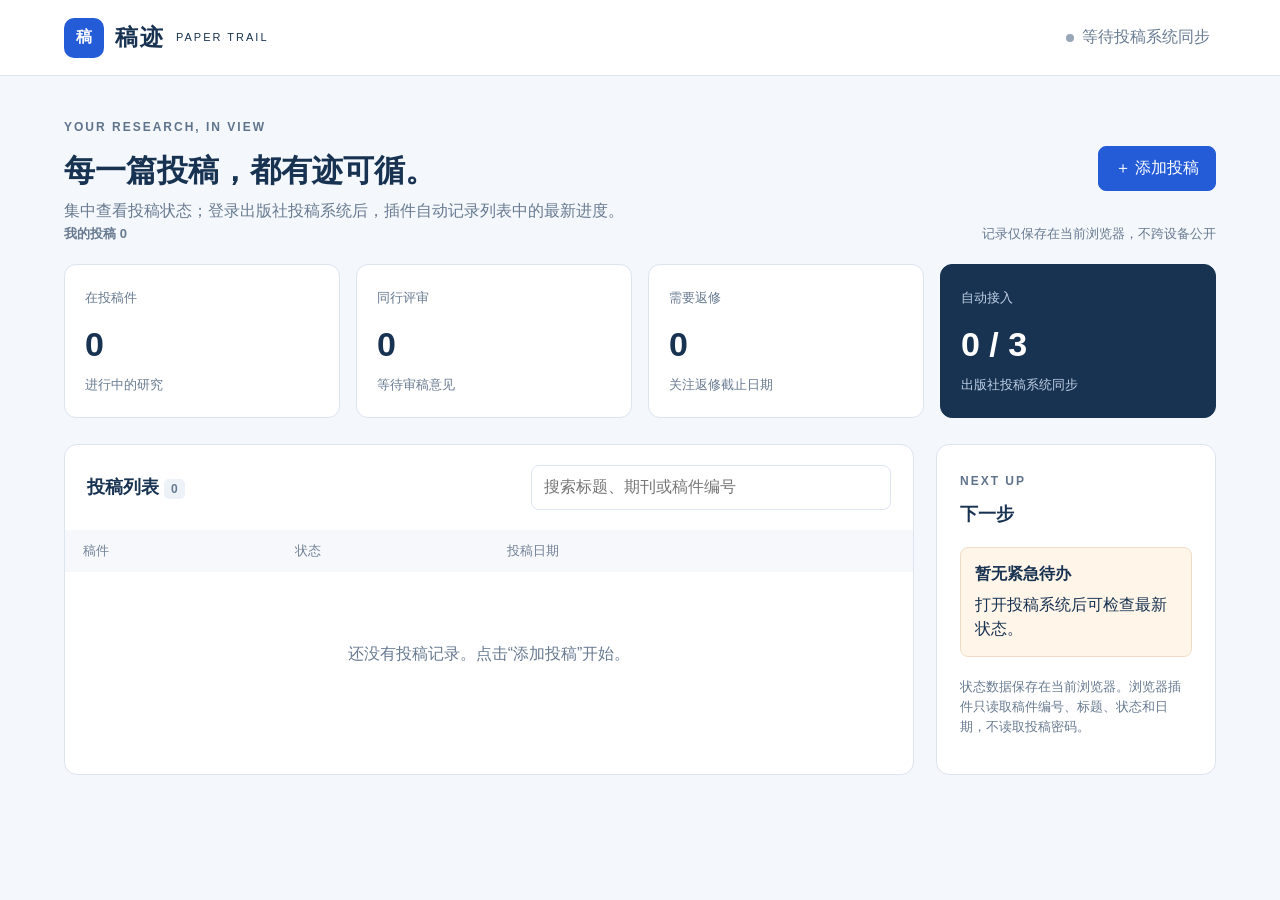
==== index.html @ c4f3b148 "Upload complete website and submission sync extension" ====
<!doctype html>
<html lang="zh-CN">
  <head>
    <meta charset="UTF-8" />
    <meta name="viewport" content="width=device-width, initial-scale=1" />
    <meta name="theme-color" content="#17335d" />
    <meta name="gaoji-tracker" content="v1" />
    <title>稿迹 · 投稿追踪</title>
    <link rel="icon" href="favicon.svg" />
    <link rel="stylesheet" href="styles.css" />
  </head>
  <body>
    <header class="topbar">
      <a class="brand" href="./" aria-label="稿迹首页">
        <span class="brand-mark">稿</span>
        <strong>稿迹</strong><small>PAPER TRAIL</small>
      </a>
      <button id="syncButton" class="quiet-button"><span id="syncDot" class="dot"></span><span id="syncText">等待投稿系统同步</span></button>
    </header>

    <main>
      <section class="heading">
        <div><span class="eyebrow">YOUR RESEARCH, IN VIEW</span><h1>每一篇投稿，都有迹可循。</h1><p>集中查看投稿状态；登录出版社投稿系统后，插件自动记录列表中的最新进度。</p></div>
        <button id="addButton" class="primary-button">＋ 添加投稿</button>
      </section>

      <nav class="modebar" aria-label="数据模式">
        <strong>我的投稿 <span id="myCount">0</span></strong>
        <span id="privacyText">记录仅保存在当前浏览器，不跨设备公开</span>
      </nav>

      <section id="stats" class="stats"></section>

      <div class="workgrid">
        <section class="panel">
          <div class="panel-head"><h2>投稿列表 <span id="listCount">0</span></h2><input id="search" type="search" placeholder="搜索标题、期刊或稿件编号" /></div>
          <div class="table-wrap">
            <table><thead><tr><th>稿件</th><th>状态</th><th>投稿日期</th><th></th></tr></thead><tbody id="paperRows"></tbody></table>
          </div>
          <div id="empty" class="empty" hidden>还没有投稿记录。点击“添加投稿”开始。</div>
        </section>
        <aside class="next-card"><span class="eyebrow">NEXT UP</span><h2>下一步</h2><div id="nextTask"></div><p>状态数据保存在当前浏览器。浏览器插件只读取稿件编号、标题、状态和日期，不读取投稿密码。</p></aside>
      </div>
    </main>

    <dialog id="paperDialog">
      <form id="paperForm" method="dialog">
        <div class="dialog-head"><div><span class="eyebrow">NEW RECORD</span><h2 id="dialogTitle">添加投稿</h2></div><button type="button" data-close class="icon-button" aria-label="关闭">×</button></div>
        <input type="hidden" name="id" />
        <label>稿件标题<input name="title" required maxlength="500" /></label>
        <div class="two"><label>期刊<input name="journal" required maxlength="160" /></label><label>出版社<select name="publisher"><option>Elsevier</option><option>Taylor &amp; Francis</option><option>Springer Nature</option><option>其他</option></select></label></div>
        <div class="two"><label>稿件编号<input name="number" maxlength="80" /></label><label>投稿日期<input name="submitted" type="date" required /></label></div>
        <div class="two"><label>当前状态<select name="status"><option>已投稿</option><option>编辑处理中</option><option>同行评审</option><option>等待决定</option><option>需要返修</option><option>已接收</option><option>已拒稿</option><option>已撤稿</option></select></label><label>系统原文<input name="raw" maxlength="120" placeholder="例如 Under Review" /></label></div>
        <label>投稿系统网址<input name="url" type="url" placeholder="https://…" /></label>
        <div class="dialog-actions"><button type="button" data-close class="secondary-button">取消</button><button id="saveButton" class="primary-button">保存记录</button></div>
      </form>
    </dialog>

    <div id="toast" role="status" aria-live="polite"></div>
    <script src="app.js"></script>
  </body>
</html>
---- styles.css ----
:root{color-scheme:light;--ink:#183352;--muted:#687a91;--line:#dce4ef;--blue:#245bd7;--paper:#fff;--back:#f4f7fb;font-family:Arial,"Microsoft YaHei","PingFang SC",sans-serif}*{box-sizing:border-box}body{margin:0;background:var(--back);color:var(--ink);font-size:16px;line-height:1.55}button,input,select{font:inherit}button,a{touch-action:manipulation}.topbar{height:76px;padding:0 max(5vw,24px);display:flex;align-items:center;justify-content:space-between;background:#fff;border-bottom:1px solid var(--line)}.brand{display:flex;align-items:center;gap:11px;color:var(--ink);text-decoration:none}.brand-mark{display:grid;place-items:center;width:40px;height:40px;background:var(--blue);color:#fff;border-radius:10px;font-weight:700}.brand strong{font-size:23px;letter-spacing:2px}.brand small{font-size:11px;letter-spacing:2px}.quiet-button,.icon-button{border:0;background:transparent;color:var(--muted);cursor:pointer}.dot{display:inline-block;width:8px;height:8px;border-radius:50%;background:#98a6b8;margin-right:8px}.dot.connected{background:#25a169;box-shadow:0 0 0 4px #25a16920}main{max-width:1460px;margin:auto;padding:38px 5vw}.heading{display:flex;justify-content:space-between;align-items:center;gap:24px}.heading h1{margin:8px 0 4px;font-size:31px}.heading p{margin:0;color:var(--muted)}.eyebrow{font-size:12px;font-weight:700;letter-spacing:2px;color:#60738d}.primary-button,.secondary-button{min-height:42px;border-radius:8px;padding:9px 16px;cursor:pointer}.primary-button{border:1px solid var(--blue);background:var(--blue);color:#fff}.secondary-button{border:1px solid var(--line);background:#fff;color:var(--ink)}.shortcuts{display:flex;align-items:center;flex-wrap:wrap;gap:12px;margin:28px 0 20px;color:var(--muted);font-size:14px}.shortcuts a{padding:10px 14px;border:1px solid var(--line);background:#fff;border-radius:8px;color:var(--ink);text-decoration:none;font-weight:700}.shortcuts small{margin-left:7px;color:var(--muted);font-weight:400}.modebar{display:flex;justify-content:space-between;align-items:center;margin-bottom:20px;color:var(--muted);font-size:13px}.tabs{display:flex;background:#e8edf5;border-radius:9px;padding:3px}.tabs button{border:0;border-radius:7px;padding:8px 14px;background:transparent;color:#51657f;cursor:pointer}.tabs button.active{background:#fff;color:var(--ink);box-shadow:0 1px 4px #23395718}.tabs span{background:#e7edf6;border-radius:5px;padding:1px 5px}.stats{display:grid;grid-template-columns:repeat(4,1fr);gap:16px;margin-bottom:26px}.stat{background:#fff;border:1px solid var(--line);border-radius:12px;padding:20px}.stat b{display:block;font-size:34px;margin:8px 0 2px}.stat span{font-size:13px;color:var(--muted)}.stat:last-child{background:#183352;color:#fff;border-color:#183352}.stat:last-child span{color:#bfd0e5}.workgrid{display:grid;grid-template-columns:minmax(0,1fr) 280px;gap:22px}.panel,.next-card{background:#fff;border:1px solid var(--line);border-radius:13px}.panel{overflow:hidden}.panel-head{display:flex;align-items:center;justify-content:space-between;gap:16px;padding:20px 22px}.panel h2,.next-card h2{margin:0;font-size:18px}.panel h2 span{font-size:12px;background:#edf2f8;padding:3px 7px;border-radius:5px;color:var(--muted)}#search{width:min(360px,48%);border:1px solid var(--line);border-radius:8px;padding:9px 12px;background:#fff}.table-wrap{overflow:auto}table{width:100%;border-collapse:collapse}th{background:#f6f8fb;text-align:left;padding:11px 18px;color:#728197;font-size:13px;font-weight:500}td{padding:18px;border-bottom:1px solid #e8edf4;vertical-align:middle}.title{font-weight:700}.meta,.raw{display:block;color:var(--muted);font-size:12px;margin-top:4px}.badge{display:inline-block;padding:4px 9px;background:#edf3ff;color:#2d64c4;border-radius:6px;font-size:13px}.badge.revision{background:#fff0df;color:#a65a1d}.badge.done{background:#e7f6ee;color:#26704a}.row-action{border:0;background:transparent;color:var(--blue);cursor:pointer}.empty{padding:70px 20px;text-align:center;color:var(--muted)}.next-card{padding:23px}.next-card h2{margin:8px 0 18px}.task{padding:14px;background:#fff5e9;border:1px solid #f0ddc6;border-radius:8px}.task b{display:block;margin-bottom:6px}.next-card p{font-size:13px;color:var(--muted);margin-top:20px}dialog{width:min(620px,92vw);border:0;border-radius:14px;padding:0;box-shadow:0 20px 60px #10213b35}dialog::backdrop{background:#0c1b2e66}form{padding:26px}.dialog-head{display:flex;justify-content:space-between;align-items:flex-start}.dialog-head h2{margin:5px 0 18px}.icon-button{font-size:27px}label{display:flex;flex-direction:column;gap:6px;margin-bottom:14px;color:#4b607a;font-size:14px}input,select{min-height:42px;border:1px solid var(--line);border-radius:7px;padding:8px 10px;background:#fff;color:var(--ink)}.two{display:grid;grid-template-columns:1fr 1fr;gap:13px}.dialog-actions{display:flex;justify-content:flex-end;gap:9px;margin-top:20px}#toast{position:fixed;left:50%;bottom:24px;transform:translateX(-50%);background:#173152;color:#fff;padding:12px 18px;border-radius:9px;box-shadow:0 10px 35px #0d1d3033;display:none;z-index:10}@media(max-width:900px){.stats{grid-template-columns:repeat(2,1fr)}.workgrid{grid-template-columns:1fr}.next-card{order:-1}}@media(max-width:640px){main{padding:26px 5vw}.heading{align-items:flex-start;flex-direction:column}.heading h1{font-size:26px}.modebar{align-items:flex-start;flex-direction:column;gap:12px}.stats{gap:10px}.stat{padding:16px}.stat b{font-size:28px}.panel-head{align-items:flex-start;flex-direction:column}#search{width:100%}.two{grid-template-columns:1fr}.brand small{display:none}.quiet-button{font-size:12px}}

.delete-link{color:#a33f3f;margin-left:8px}
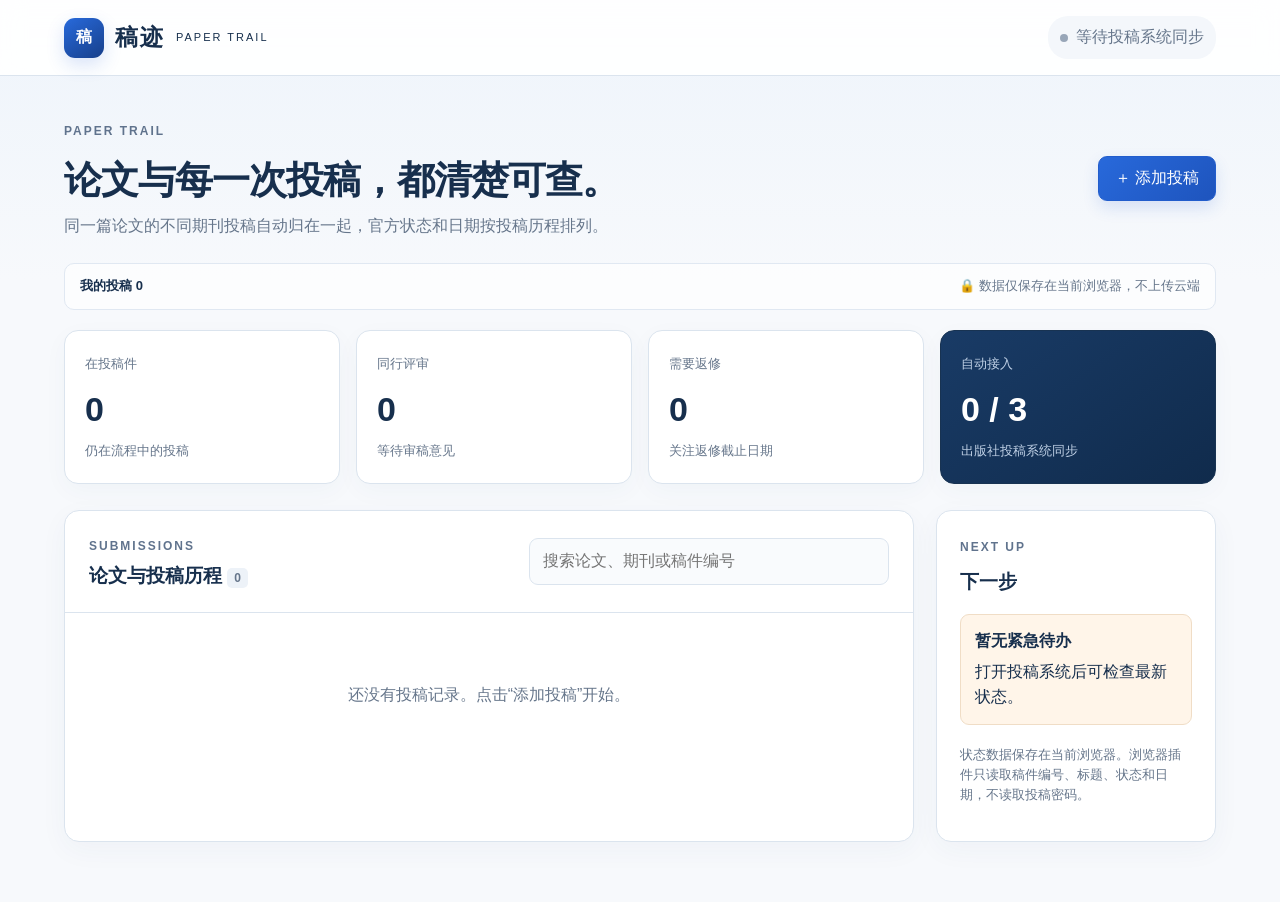
==== commit e5f353b4: "Improve Taylor sync and group submission histories" ====
--- a/index.html
+++ b/index.html
@@ -20,23 +20,28 @@
 
     <main>
       <section class="heading">
-        <div><span class="eyebrow">YOUR RESEARCH, IN VIEW</span><h1>每一篇投稿，都有迹可循。</h1><p>集中查看投稿状态；登录出版社投稿系统后，插件自动记录列表中的最新进度。</p></div>
+        <div><span class="eyebrow">PAPER TRAIL</span><h1>论文与每一次投稿，都清楚可查。</h1><p>同一篇论文的不同期刊投稿自动归在一起，官方状态和日期按投稿历程排列。</p></div>
         <button id="addButton" class="primary-button">＋ 添加投稿</button>
       </section>
 
       <nav class="modebar" aria-label="数据模式">
         <strong>我的投稿 <span id="myCount">0</span></strong>
-        <span id="privacyText">记录仅保存在当前浏览器，不跨设备公开</span>
+        <span id="privacyText">🔒 数据仅保存在当前浏览器，不上传云端</span>
       </nav>
 
       <section id="stats" class="stats"></section>
 
       <div class="workgrid">
-        <section class="panel">
-          <div class="panel-head"><h2>投稿列表 <span id="listCount">0</span></h2><input id="search" type="search" placeholder="搜索标题、期刊或稿件编号" /></div>
-          <div class="table-wrap">
-            <table><thead><tr><th>稿件</th><th>状态</th><th>投稿日期</th><th></th></tr></thead><tbody id="paperRows"></tbody></table>
-          </div>
+        <section class="panel paper-panel">
+          <div class="panel-head"><div><span class="eyebrow">SUBMISSIONS</span><h2>论文与投稿历程 <span id="listCount">0</span></h2></div><input id="search" type="search" placeholder="搜索论文、期刊或稿件编号" /></div>
+          <section id="activeSection" class="paper-section">
+            <div class="section-heading"><div><span class="section-dot active-dot"></span><h3>正在投稿</h3></div><span id="activeCount" class="section-count">0 篇</span></div>
+            <div id="activeGroups" class="paper-groups"></div>
+          </section>
+          <section id="inactiveSection" class="paper-section ended-section">
+            <div class="section-heading"><div><span class="section-dot ended-dot"></span><h3>已结束</h3></div><span id="inactiveCount" class="section-count">0 篇</span></div>
+            <div id="inactiveGroups" class="paper-groups"></div>
+          </section>
           <div id="empty" class="empty" hidden>还没有投稿记录。点击“添加投稿”开始。</div>
         </section>
         <aside class="next-card"><span class="eyebrow">NEXT UP</span><h2>下一步</h2><div id="nextTask"></div><p>状态数据保存在当前浏览器。浏览器插件只读取稿件编号、标题、状态和日期，不读取投稿密码。</p></aside>
@@ -49,8 +54,9 @@
         <input type="hidden" name="id" />
         <label>稿件标题<input name="title" required maxlength="500" /></label>
         <div class="two"><label>期刊<input name="journal" required maxlength="160" /></label><label>出版社<select name="publisher"><option>Elsevier</option><option>Taylor &amp; Francis</option><option>Springer Nature</option><option>其他</option></select></label></div>
-        <div class="two"><label>稿件编号<input name="number" maxlength="80" /></label><label>投稿日期<input name="submitted" type="date" required /></label></div>
+        <div class="two"><label>稿件编号<input name="number" maxlength="80" /></label><label>初次投稿日期<input name="submitted" type="date" /></label></div>
         <div class="two"><label>当前状态<select name="status"><option>已投稿</option><option>编辑处理中</option><option>同行评审</option><option>等待决定</option><option>需要返修</option><option>已接收</option><option>已拒稿</option><option>已撤稿</option></select></label><label>系统原文<input name="raw" maxlength="120" placeholder="例如 Under Review" /></label></div>
+        <label>状态更新日期<input name="statusDate" type="date" /></label>
         <label>投稿系统网址<input name="url" type="url" placeholder="https://…" /></label>
         <div class="dialog-actions"><button type="button" data-close class="secondary-button">取消</button><button id="saveButton" class="primary-button">保存记录</button></div>
       </form>
--- a/styles.css
+++ b/styles.css
@@ -1,3 +1 @@
-:root{color-scheme:light;--ink:#183352;--muted:#687a91;--line:#dce4ef;--blue:#245bd7;--paper:#fff;--back:#f4f7fb;font-family:Arial,"Microsoft YaHei","PingFang SC",sans-serif}*{box-sizing:border-box}body{margin:0;background:var(--back);color:var(--ink);font-size:16px;line-height:1.55}button,input,select{font:inherit}button,a{touch-action:manipulation}.topbar{height:76px;padding:0 max(5vw,24px);display:flex;align-items:center;justify-content:space-between;background:#fff;border-bottom:1px solid var(--line)}.brand{display:flex;align-items:center;gap:11px;color:var(--ink);text-decoration:none}.brand-mark{display:grid;place-items:center;width:40px;height:40px;background:var(--blue);color:#fff;border-radius:10px;font-weight:700}.brand strong{font-size:23px;letter-spacing:2px}.brand small{font-size:11px;letter-spacing:2px}.quiet-button,.icon-button{border:0;background:transparent;color:var(--muted);cursor:pointer}.dot{display:inline-block;width:8px;height:8px;border-radius:50%;background:#98a6b8;margin-right:8px}.dot.connected{background:#25a169;box-shadow:0 0 0 4px #25a16920}main{max-width:1460px;margin:auto;padding:38px 5vw}.heading{display:flex;justify-content:space-between;align-items:center;gap:24px}.heading h1{margin:8px 0 4px;font-size:31px}.heading p{margin:0;color:var(--muted)}.eyebrow{font-size:12px;font-weight:700;letter-spacing:2px;color:#60738d}.primary-button,.secondary-button{min-height:42px;border-radius:8px;padding:9px 16px;cursor:pointer}.primary-button{border:1px solid var(--blue);background:var(--blue);color:#fff}.secondary-button{border:1px solid var(--line);background:#fff;color:var(--ink)}.shortcuts{display:flex;align-items:center;flex-wrap:wrap;gap:12px;margin:28px 0 20px;color:var(--muted);font-size:14px}.shortcuts a{padding:10px 14px;border:1px solid var(--line);background:#fff;border-radius:8px;color:var(--ink);text-decoration:none;font-weight:700}.shortcuts small{margin-left:7px;color:var(--muted);font-weight:400}.modebar{display:flex;justify-content:space-between;align-items:center;margin-bottom:20px;color:var(--muted);font-size:13px}.tabs{display:flex;background:#e8edf5;border-radius:9px;padding:3px}.tabs button{border:0;border-radius:7px;padding:8px 14px;background:transparent;color:#51657f;cursor:pointer}.tabs button.active{background:#fff;color:var(--ink);box-shadow:0 1px 4px #23395718}.tabs span{background:#e7edf6;border-radius:5px;padding:1px 5px}.stats{display:grid;grid-template-columns:repeat(4,1fr);gap:16px;margin-bottom:26px}.stat{background:#fff;border:1px solid var(--line);border-radius:12px;padding:20px}.stat b{display:block;font-size:34px;margin:8px 0 2px}.stat span{font-size:13px;color:var(--muted)}.stat:last-child{background:#183352;color:#fff;border-color:#183352}.stat:last-child span{color:#bfd0e5}.workgrid{display:grid;grid-template-columns:minmax(0,1fr) 280px;gap:22px}.panel,.next-card{background:#fff;border:1px solid var(--line);border-radius:13px}.panel{overflow:hidden}.panel-head{display:flex;align-items:center;justify-content:space-between;gap:16px;padding:20px 22px}.panel h2,.next-card h2{margin:0;font-size:18px}.panel h2 span{font-size:12px;background:#edf2f8;padding:3px 7px;border-radius:5px;color:var(--muted)}#search{width:min(360px,48%);border:1px solid var(--line);border-radius:8px;padding:9px 12px;background:#fff}.table-wrap{overflow:auto}table{width:100%;border-collapse:collapse}th{background:#f6f8fb;text-align:left;padding:11px 18px;color:#728197;font-size:13px;font-weight:500}td{padding:18px;border-bottom:1px solid #e8edf4;vertical-align:middle}.title{font-weight:700}.meta,.raw{display:block;color:var(--muted);font-size:12px;margin-top:4px}.badge{display:inline-block;padding:4px 9px;background:#edf3ff;color:#2d64c4;border-radius:6px;font-size:13px}.badge.revision{background:#fff0df;color:#a65a1d}.badge.done{background:#e7f6ee;color:#26704a}.row-action{border:0;background:transparent;color:var(--blue);cursor:pointer}.empty{padding:70px 20px;text-align:center;color:var(--muted)}.next-card{padding:23px}.next-card h2{margin:8px 0 18px}.task{padding:14px;background:#fff5e9;border:1px solid #f0ddc6;border-radius:8px}.task b{display:block;margin-bottom:6px}.next-card p{font-size:13px;color:var(--muted);margin-top:20px}dialog{width:min(620px,92vw);border:0;border-radius:14px;padding:0;box-shadow:0 20px 60px #10213b35}dialog::backdrop{background:#0c1b2e66}form{padding:26px}.dialog-head{display:flex;justify-content:space-between;align-items:flex-start}.dialog-head h2{margin:5px 0 18px}.icon-button{font-size:27px}label{display:flex;flex-direction:column;gap:6px;margin-bottom:14px;color:#4b607a;font-size:14px}input,select{min-height:42px;border:1px solid var(--line);border-radius:7px;padding:8px 10px;background:#fff;color:var(--ink)}.two{display:grid;grid-template-columns:1fr 1fr;gap:13px}.dialog-actions{display:flex;justify-content:flex-end;gap:9px;margin-top:20px}#toast{position:fixed;left:50%;bottom:24px;transform:translateX(-50%);background:#173152;color:#fff;padding:12px 18px;border-radius:9px;box-shadow:0 10px 35px #0d1d3033;display:none;z-index:10}@media(max-width:900px){.stats{grid-template-columns:repeat(2,1fr)}.workgrid{grid-template-columns:1fr}.next-card{order:-1}}@media(max-width:640px){main{padding:26px 5vw}.heading{align-items:flex-start;flex-direction:column}.heading h1{font-size:26px}.modebar{align-items:flex-start;flex-direction:column;gap:12px}.stats{gap:10px}.stat{padding:16px}.stat b{font-size:28px}.panel-head{align-items:flex-start;flex-direction:column}#search{width:100%}.two{grid-template-columns:1fr}.brand small{display:none}.quiet-button{font-size:12px}}
-
-.delete-link{color:#a33f3f;margin-left:8px}
+:root{color-scheme:light;--ink:#172f4d;--muted:#66768b;--line:#dbe4ee;--blue:#225dcc;--paper:#fff;--back:#f3f6fa;--green:#18815a;--slate:#718096;font-family:Arial,"Microsoft YaHei","PingFang SC",sans-serif}*{box-sizing:border-box}body{margin:0;background:linear-gradient(180deg,#eef4fb 0,#f7f9fc 280px);color:var(--ink);font-size:16px;line-height:1.55}button,input,select{font:inherit}button,a{touch-action:manipulation}.topbar{height:76px;padding:0 max(5vw,24px);display:flex;align-items:center;justify-content:space-between;background:#ffffffea;border-bottom:1px solid var(--line);backdrop-filter:blur(12px);position:sticky;top:0;z-index:5}.brand{display:flex;align-items:center;gap:11px;color:var(--ink);text-decoration:none}.brand-mark{display:grid;place-items:center;width:40px;height:40px;background:linear-gradient(145deg,#286adc,#173f8a);color:#fff;border-radius:11px;font-weight:700;box-shadow:0 7px 18px #245bd72b}.brand strong{font-size:23px;letter-spacing:2px}.brand small{font-size:11px;letter-spacing:2px}.quiet-button,.icon-button{border:0;background:transparent;color:var(--muted);cursor:pointer}.quiet-button{padding:9px 12px;border-radius:20px;background:#f4f7fb}.dot{display:inline-block;width:8px;height:8px;border-radius:50%;background:#98a6b8;margin-right:8px}.dot.connected{background:#25a169;box-shadow:0 0 0 4px #25a16920}main{max-width:1460px;margin:auto;padding:42px 5vw 60px}.heading{display:flex;justify-content:space-between;align-items:center;gap:24px;margin-bottom:25px}.heading h1{margin:8px 0 4px;font-size:clamp(28px,3vw,38px);letter-spacing:-1px}.heading p{margin:0;color:var(--muted)}.eyebrow{font-size:12px;font-weight:700;letter-spacing:2px;color:#60738d}.primary-button,.secondary-button{min-height:42px;border-radius:9px;padding:9px 16px;cursor:pointer}.primary-button{border:1px solid var(--blue);background:linear-gradient(135deg,#2869db,#1e54bd);color:#fff;box-shadow:0 7px 16px #225dcc25}.secondary-button{border:1px solid var(--line);background:#fff;color:var(--ink)}.modebar{display:flex;justify-content:space-between;align-items:center;margin-bottom:20px;padding:12px 15px;background:#ffffffa8;border:1px solid #e0e8f2;border-radius:10px;color:var(--muted);font-size:13px}.modebar strong{color:var(--ink)}.stats{display:grid;grid-template-columns:repeat(4,1fr);gap:16px;margin-bottom:26px}.stat{background:#fff;border:1px solid var(--line);border-radius:14px;padding:20px;box-shadow:0 7px 24px #274a7309}.stat b{display:block;font-size:34px;margin:8px 0 2px}.stat span{font-size:13px;color:var(--muted)}.stat:last-child{background:linear-gradient(145deg,#193b66,#102b4c);color:#fff;border-color:#183352}.stat:last-child span{color:#bfd0e5}.workgrid{display:grid;grid-template-columns:minmax(0,1fr) 280px;gap:22px}.panel,.next-card{background:#fff;border:1px solid var(--line);border-radius:15px;box-shadow:0 8px 28px #274a730b}.paper-panel{overflow:hidden}.panel-head{display:flex;align-items:center;justify-content:space-between;gap:16px;padding:22px 24px;border-bottom:1px solid var(--line)}.panel h2,.next-card h2{margin:3px 0 0;font-size:19px}.panel h2 span{font-size:12px;background:#edf2f8;padding:3px 7px;border-radius:5px;color:var(--muted)}#search{width:min(360px,48%);border:1px solid var(--line);border-radius:9px;padding:10px 13px;background:#f9fbfd}.paper-section{padding:21px 24px 10px}.paper-section+.paper-section{border-top:1px solid var(--line)}.ended-section{background:#fafbfd}.section-heading{display:flex;align-items:center;justify-content:space-between;margin-bottom:13px}.section-heading>div{display:flex;align-items:center;gap:9px}.section-heading h3{font-size:15px;margin:0}.section-dot{width:9px;height:9px;border-radius:50%}.active-dot{background:var(--green);box-shadow:0 0 0 5px #18815a16}.ended-dot{background:#8995a5}.section-count{font-size:12px;color:var(--muted);background:#eef2f6;padding:3px 8px;border-radius:10px}.paper-groups{display:grid;gap:13px}.paper-card{border:1px solid #dfe7f0;border-radius:12px;overflow:hidden;background:#fff}.paper-summary{padding:16px 18px;display:flex;justify-content:space-between;align-items:flex-start;gap:16px;background:linear-gradient(90deg,#fff,#f8fbff)}.paper-title{margin:0;font-size:16px}.paper-subline{margin-top:4px;color:var(--muted);font-size:12px}.group-state{white-space:nowrap;font-size:12px;font-weight:700;padding:4px 9px;border-radius:20px;color:#176c4e;background:#e8f7f0}.group-state.ended{color:#647184;background:#edf1f5}.attempts{padding:0 18px 8px}.attempt{position:relative;display:grid;grid-template-columns:minmax(190px,1fr) minmax(160px,.8fr) auto;gap:18px;padding:15px 0 15px 20px;border-top:1px solid #edf1f5}.attempt:before{content:"";position:absolute;left:2px;top:23px;width:8px;height:8px;border-radius:50%;background:#2a67cf;box-shadow:0 0 0 4px #eaf1fc}.attempt:after{content:"";position:absolute;left:5.5px;top:34px;bottom:-16px;width:1px;background:#d6e1ef}.attempt:last-child:after{display:none}.attempt-journal{font-weight:700;font-size:14px}.attempt-meta,.attempt-dates,.event-list{color:var(--muted);font-size:12px;margin-top:3px}.attempt-dates span{display:block}.attempt-status{text-align:left}.badge{display:inline-block;padding:4px 9px;background:#edf3ff;color:#2d64c4;border-radius:6px;font-size:13px}.badge.revision{background:#fff0df;color:#a65a1d}.badge.done{background:#edf1f5;color:#627083}.raw{display:block;color:var(--muted);font-size:12px;margin-top:4px}.event-list{margin-top:8px;display:flex;flex-wrap:wrap;gap:5px}.event{padding:3px 7px;border-radius:6px;background:#f2f5f9}.attempt-actions{display:flex;align-items:flex-start;gap:3px}.row-action{border:0;background:transparent;color:var(--blue);cursor:pointer;padding:4px 6px}.delete-link{color:#a33f3f}.section-empty{padding:24px;text-align:center;color:#8a97a8;font-size:13px;border:1px dashed #dce4ed;border-radius:10px}.empty{padding:70px 20px;text-align:center;color:var(--muted)}.next-card{padding:23px;height:max-content}.next-card h2{margin:8px 0 18px}.task{padding:14px;background:#fff5e9;border:1px solid #f0ddc6;border-radius:9px}.task b{display:block;margin-bottom:6px}.next-card p{font-size:13px;color:var(--muted);margin-top:20px}dialog{width:min(620px,92vw);border:0;border-radius:14px;padding:0;box-shadow:0 20px 60px #10213b35}dialog::backdrop{background:#0c1b2e66}form{padding:26px}.dialog-head{display:flex;justify-content:space-between;align-items:flex-start}.dialog-head h2{margin:5px 0 18px}.icon-button{font-size:27px}label{display:flex;flex-direction:column;gap:6px;margin-bottom:14px;color:#4b607a;font-size:14px}input,select{min-height:42px;border:1px solid var(--line);border-radius:7px;padding:8px 10px;background:#fff;color:var(--ink)}.two{display:grid;grid-template-columns:1fr 1fr;gap:13px}.dialog-actions{display:flex;justify-content:flex-end;gap:9px;margin-top:20px}#toast{position:fixed;left:50%;bottom:24px;transform:translateX(-50%);background:#173152;color:#fff;padding:12px 18px;border-radius:9px;box-shadow:0 10px 35px #0d1d3033;display:none;z-index:10}@media(max-width:1050px){.attempt{grid-template-columns:1fr 1fr}.attempt-actions{grid-column:1/-1}}@media(max-width:900px){.stats{grid-template-columns:repeat(2,1fr)}.workgrid{grid-template-columns:1fr}.next-card{order:-1}}@media(max-width:640px){main{padding:28px 4vw}.heading{align-items:flex-start;flex-direction:column}.heading h1{font-size:27px}.modebar{align-items:flex-start;flex-direction:column;gap:7px}.stats{gap:10px}.stat{padding:16px}.stat b{font-size:28px}.panel-head{align-items:flex-start;flex-direction:column}#search{width:100%}.paper-section{padding:18px 14px}.paper-summary{padding:15px}.attempts{padding:0 15px 6px}.attempt{grid-template-columns:1fr;gap:8px}.attempt-status{text-align:left}.two{grid-template-columns:1fr}.brand small{display:none}.quiet-button{font-size:12px}}
